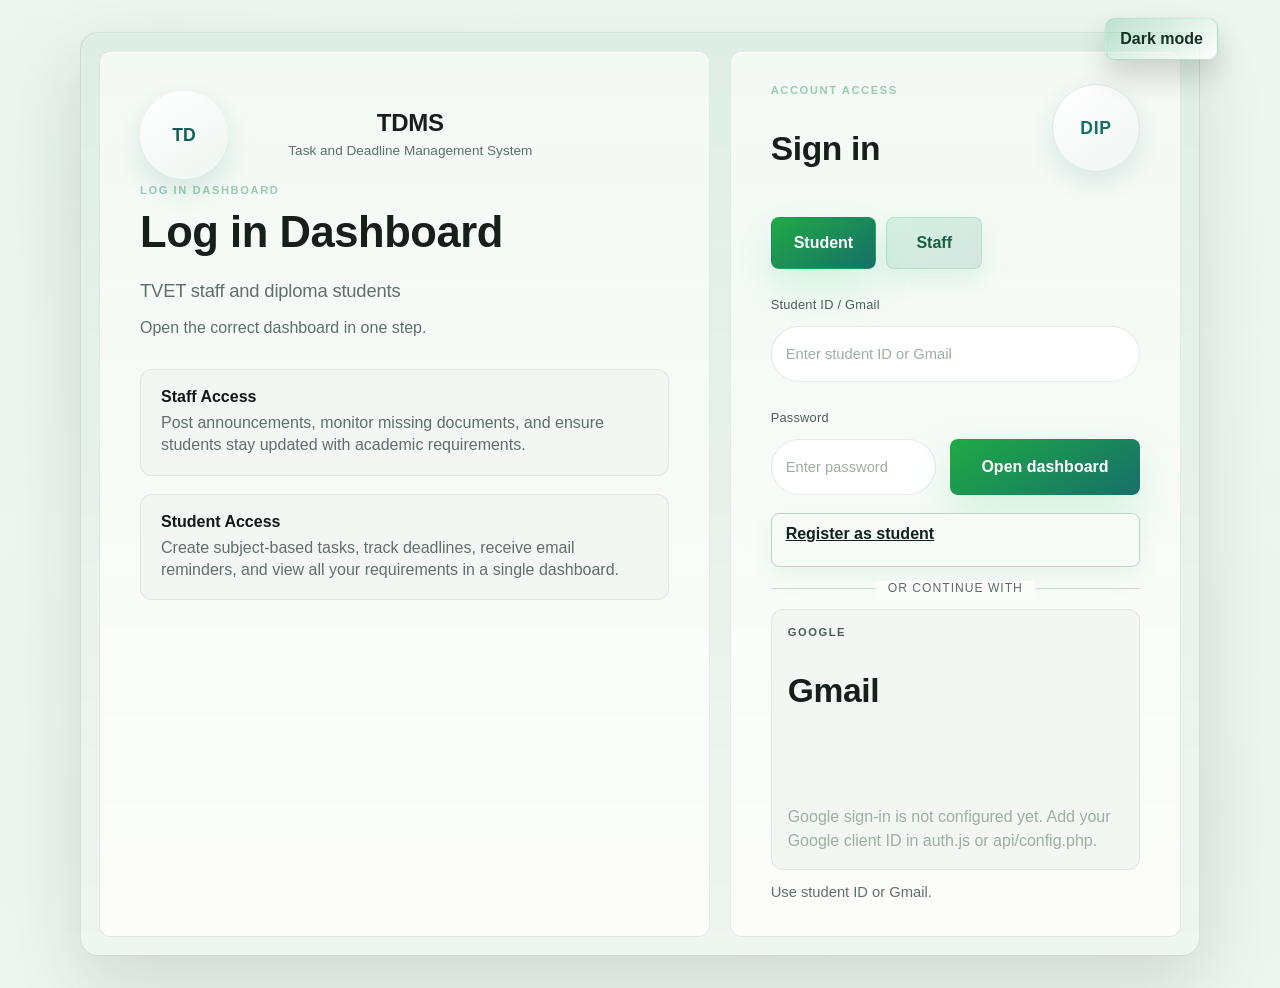
==== admin.html @ f7f060a4 "Initial TDMS project" ====
<!DOCTYPE html>
<html lang="en">
<head>
  <meta charset="UTF-8">
  <meta name="viewport" content="width=device-width, initial-scale=1.0">
  <title>TDMS Admin Dashboard</title>
  <link rel="stylesheet" href="styles.css?v=20260417b">
</head>
<body data-page="admin">
  <div class="page-shell">
    <button class="ghost-button theme-toggle dashboard-theme-floating" data-theme-toggle type="button">Dark mode</button>
    <div class="app-shell">
      <aside class="sidebar">
        <div class="brand">
          <div class="brand-mark logo-frame is-fallback" data-logo-role="tdms">
            <img alt="TDMS logo">
            <span>TD</span>
          </div>
          <div>
            <h1>TDMS</h1>
            <p>Admin reminder dashboard</p>
          </div>
        </div>

        <nav class="side-nav">
          <p class="nav-label">Menu</p>
          <button class="switch-button is-active" type="button">Admin Dashboard</button>
        </nav>

        <section class="download-card">
          <p class="nav-label">Today&apos;s Focus</p>
          <ul id="focusList" class="compact-list"></ul>
        </section>
      </aside>

      <main class="main-content">
        <header class="topbar">
          <div class="search-shell">
            <span class="search-icon">Q</span>
            <input id="taskSearch" type="search" placeholder="Search reminders">
          </div>
          <div class="topbar-actions">
            <div class="user-chip">
              <span id="currentUserRole">Staff</span>
              <strong id="currentUserName">TVET Staff Admin</strong>
            </div>
            <button class="ghost-button theme-toggle" data-theme-toggle type="button">Dark mode</button>
            <button id="logoutBtn" class="ghost-button" type="button">Logout</button>
            <button id="printReportBtn" class="primary-button" type="button">Print report</button>
          </div>
        </header>

        <section class="hero-panel">
          <div class="hero-panel-row">
            <div>
              <p class="eyebrow">Admin</p>
              <h2>Reminder center</h2>
            </div>
          </div>
        </section>

        <section class="dashboard-grid admin-grid">
          <article class="panel">
            <div class="panel-heading">
              <div>
                <p class="eyebrow">Create</p>
                <h3>Add reminder</h3>
              </div>
            </div>

            <form id="adminReminderForm" class="form-grid">
              <label class="full-width">
                Search student
                <input id="adminReminderStudentSearch" name="adminReminderStudentSearch" type="search" placeholder="Type student name or ID">
              </label>
              <label>
                Student
                <select id="adminReminderStudent" name="adminReminderStudent" required></select>
              </label>
              <label>
                Due date
                <input id="adminReminderDueDate" name="adminReminderDueDate" type="date" required>
              </label>
              <label>
                Missing requirement
                <input id="adminReminderTitle" name="adminReminderTitle" type="text" placeholder="e.g. Missing OJT form" required>
              </label>
              <label>
                Category
                <select id="adminReminderCategory" name="adminReminderCategory">
                  <option value="Missing Requirement">Missing Requirement</option>
                  <option value="Document">Document</option>
                  <option value="Assessment">Assessment</option>
                  <option value="Project">Project</option>
                </select>
              </label>
              <label class="full-width">
                Notes
                <textarea id="adminReminderNotes" name="adminReminderNotes" rows="3" placeholder="Short reminder details for the student"></textarea>
              </label>
              <button class="primary-button" type="submit">Save reminder</button>
            </form>
          </article>

          <article class="panel reminders-panel">
            <div class="panel-heading">
              <div>
                <p class="eyebrow">List</p>
                <h3>Reminders</h3>
              </div>
            </div>
            <div id="reminderList" class="reminder-list"></div>
          </article>

          <article class="panel admin-overdue-panel">
            <div class="panel-heading">
              <div>
                <p class="eyebrow">Overdue</p>
                <h3>Incomplete student tasks</h3>
              </div>
            </div>
            <p class="panel-copy">Tasks here are past the due date and have not been marked complete by the student.</p>
            <div id="adminOverdueList" class="reminder-list"></div>
          </article>

          <article class="panel">
            <div class="panel-heading">
              <div>
                <p class="eyebrow">Security</p>
                <h3>Staff Account</h3>
              </div>
            </div>

            <p id="adminSecurityNotice" class="panel-copy">Update your staff credentials here.</p>

            <form id="adminSecurityForm" class="form-grid">
              <label>
                Username
                <input id="adminSecurityUsername" type="text" placeholder="Enter username" required>
              </label>
              <label>
                Full name
                <input id="adminSecurityFullName" type="text" placeholder="Enter full name" required>
              </label>
              <label class="full-width">
                School email
                <input id="adminSecurityEmail" type="email" placeholder="name@asiancollege.edu.ph">
              </label>
              <label>
                Current password
                <input id="adminSecurityCurrentPassword" type="password" placeholder="Enter current password" required>
              </label>
              <label>
                New password
                <input id="adminSecurityNewPassword" type="password" placeholder="At least 10 characters" required>
              </label>
              <label class="full-width">
                Confirm new password
                <input id="adminSecurityConfirmPassword" type="password" placeholder="Confirm new password" required>
              </label>
              <div class="full-width action-row">
                <button id="adminSecuritySubmit" class="primary-button" type="submit">Save staff credentials</button>
              </div>
            </form>

            <p id="adminSecurityStatus" class="form-status">Use a strong staff password with letters and numbers.</p>
          </article>
        </section>
      </main>
    </div>
  </div>

  <template id="emptyStateTemplate">
    <div class="empty-state">
      <p>No records available yet.</p>
    </div>
  </template>

    <script src="auth.js?v=20260403c"></script>
    <script src="app.js?v=20260414b"></script>
  </body>
  </html>
---- styles.css ----
:root {
  --bg: #edf5f0;
  --shell: #fbfdf9;
  --panel: #ffffff;
  --panel-soft: #f3f8f3;
  --line: #d7e6dc;
  --ink: #162019;
  --muted: #6e7d73;
  --accent: #1faa45;
  --accent-dark: #176f69;
  --accent-soft: #ddf4e3;
  --accent-bright: #55d376;
  --accent-deep: #125d57;
  --glow: rgba(85, 211, 118, 0.26);
  --hero-tint: linear-gradient(135deg, rgba(31, 170, 69, 0.16), rgba(23, 111, 105, 0.1));
  --panel-tint: linear-gradient(180deg, rgba(255, 255, 255, 0.99), rgba(240, 246, 241, 0.98));
  --danger: #d05a5a;
  --warning: #d79a24;
  --glass: rgba(255, 255, 255, 0.66);
  --glass-line: rgba(255, 255, 255, 0.76);
  --login-shell: rgba(229, 244, 234, 0.18);
  --login-shell-line: rgba(196, 222, 202, 0.22);
  --login-panel: #f5fbf5;
  --login-brand: linear-gradient(180deg, #f6fdf7 0%, #ebf8ee 100%);
  --sidebar-bg: linear-gradient(180deg, #fcfffd 0%, #edf5ef 100%);
  --task-view-bg: #f3fbf5;
  --task-view-hover: #e7f5ec;
  --task-view-active: linear-gradient(135deg, rgba(85, 211, 118, 0.24), rgba(23, 111, 105, 0.14));
  --ghost-bg: linear-gradient(145deg, rgba(239, 246, 241, 0.98), rgba(229, 239, 233, 0.98));
  --ghost-danger-bg: #f9ecec;
  --ghost-danger-ink: #a63e3e;
  --field-bg: #fbfefb;
  --field-line: #d3e1d7;
  --register-bg: #eef7f0;
  --register-line: #d3e3d8;
  --login-page-bg:
    radial-gradient(circle at top left, rgba(31, 170, 69, 0.18), transparent 24%),
    radial-gradient(circle at right center, rgba(23, 111, 105, 0.1), transparent 22%),
    linear-gradient(180deg, #eef5ef 0%, #e2ebe4 100%);
  --shadow: 0 24px 60px rgba(20, 57, 51, 0.12);
  font-family: "Segoe UI", Tahoma, Geneva, Verdana, sans-serif;
}

body[data-theme="dark"] {
  --bg: #0c1410;
  --shell: #0f1917;
  --panel: #16221f;
  --panel-soft: #1d2d29;
  --line: #28433d;
  --ink: #eef9f2;
  --muted: #a5b9af;
  --accent: #45d96c;
  --accent-dark: #1c8f7f;
  --accent-soft: #14342c;
  --accent-bright: #7df0a1;
  --accent-deep: #0f5f56;
  --glow: rgba(69, 217, 108, 0.24);
  --hero-tint: linear-gradient(135deg, rgba(69, 217, 108, 0.18), rgba(28, 143, 127, 0.12));
  --panel-tint: linear-gradient(180deg, rgba(22, 34, 31, 0.98), rgba(16, 26, 23, 0.98));
  --danger: #ff7b7b;
  --warning: #f0c25e;
  --glass: rgba(11, 18, 15, 0.88);
  --glass-line: rgba(51, 95, 87, 0.78);
  --login-shell: rgba(13, 22, 18, 0.84);
  --login-shell-line: rgba(58, 104, 95, 0.32);
  --login-panel: #14201b;
  --login-brand: linear-gradient(180deg, #173227 0%, #101915 100%);
  --sidebar-bg: linear-gradient(180deg, #13211f 0%, #0d1715 100%);
  --task-view-bg: #182621;
  --task-view-hover: #1c322b;
  --task-view-active: linear-gradient(135deg, rgba(69, 217, 108, 0.22), rgba(28, 143, 127, 0.18));
  --ghost-bg: linear-gradient(145deg, rgba(27, 42, 37, 0.94), rgba(18, 31, 28, 0.94));
  --ghost-danger-bg: rgba(208, 90, 90, 0.14);
  --ghost-danger-ink: #ff9a9a;
  --field-bg: #1b2922;
  --field-line: #305047;
  --register-bg: #16231f;
  --register-line: #2f4b43;
  --login-page-bg:
    radial-gradient(circle at top left, rgba(69, 217, 108, 0.18), transparent 22%),
    radial-gradient(circle at right center, rgba(28, 143, 127, 0.14), transparent 24%),
    linear-gradient(180deg, #0b120f 0%, #08100d 100%);
  --shadow: 0 24px 60px rgba(0, 0, 0, 0.48);
}

* {
  box-sizing: border-box;
}

[hidden] {
  display: none !important;
}

body {
  margin: 0;
  background:
    radial-gradient(circle at top left, rgba(31, 170, 69, 0.14), transparent 24%),
    radial-gradient(circle at right center, rgba(23, 111, 105, 0.08), transparent 20%),
    linear-gradient(180deg, #edf5f0 0%, #e4ece6 100%);
  color: var(--ink);
  transition: background 0.32s ease, color 0.28s ease;
}

body[data-theme="dark"] {
  background:
    radial-gradient(circle at top left, rgba(69, 217, 108, 0.16), transparent 20%),
    radial-gradient(circle at right center, rgba(28, 143, 127, 0.14), transparent 18%),
    radial-gradient(circle at bottom left, rgba(20, 84, 74, 0.16), transparent 24%),
    linear-gradient(180deg, #0c1410 0%, #08100c 100%);
}

body[data-page="login"],
body[data-page="register"] {
  background: var(--login-page-bg);
}

code {
  padding: 2px 7px;
  border-radius: 999px;
  background: var(--panel-soft);
  color: var(--ink);
  font-family: Consolas, "Courier New", monospace;
  font-size: 0.85em;
}

button,
input,
select,
textarea {
  font: inherit;
}

.page-shell {
  padding: 34px;
}

.login-screen {
  min-height: 100vh;
  display: grid;
  place-items: center;
  padding: 32px;
  position: relative;
  isolation: isolate;
}

body[data-page="login"] .login-screen::before {
  content: "";
  position: absolute;
  inset: 0;
  background:
    linear-gradient(180deg, rgba(255, 255, 255, 0.18), rgba(255, 255, 255, 0.08)),
    radial-gradient(circle at center, color-mix(in srgb, var(--accent-soft) 52%, transparent), transparent 52%),
    url("assets/logos/homepage-asiancollege.png") center center / cover no-repeat;
  opacity: 0.18;
  filter: saturate(0.95) brightness(1.08);
  pointer-events: none;
  z-index: 0;
}

body[data-page="login"] .login-screen::after {
  content: "";
  position: absolute;
  inset: 0;
  background:
    linear-gradient(90deg, color-mix(in srgb, var(--bg) 84%, transparent), transparent 14%, transparent 86%, color-mix(in srgb, var(--bg) 84%, transparent)),
    linear-gradient(180deg, color-mix(in srgb, var(--bg) 88%, transparent), transparent 18%, transparent 82%, color-mix(in srgb, var(--bg) 88%, transparent));
  pointer-events: none;
  z-index: 0;
}

.login-card {
  width: min(1120px, 100%);
  position: relative;
  display: grid;
  grid-template-columns: 1.15fr 0.85fr;
  gap: 20px;
  padding: 18px;
  border-radius: 38px;
  background:
    linear-gradient(180deg, rgba(129, 210, 156, 0.06), rgba(129, 210, 156, 0)),
    #0f1913;
  border: 1px solid rgba(116, 171, 128, 0.18);
  box-shadow: 0 28px 70px rgba(0, 0, 0, 0.34);
  z-index: 1;
}

.login-brand-panel,
.login-form-panel {
  border-radius: 34px;
  border: 1px solid rgba(118, 164, 129, 0.14);
  background:
    linear-gradient(180deg, rgba(126, 198, 150, 0.05), rgba(126, 198, 150, 0)),
    #142019;
  box-shadow: inset 0 1px 0 rgba(255, 255, 255, 0.03);
}

.login-brand-panel {
  padding: 34px 40px;
}

.login-brand-panel h2 {
  margin: 14px 0 10px;
  font-family: Georgia, "Times New Roman", serif;
  font-size: clamp(2rem, 3.4vw, 3rem);
  line-height: 1.05;
}

.login-form-panel {
  padding: 32px 40px;
}

.login-form {
  grid-template-columns: 1fr;
}

.login-form-row {
  display: grid;
  gap: 14px;
  align-items: end;
}

.login-form-row + .login-form-row {
  margin-top: 14px;
}

.login-form-row-role,
.login-form-row-identifier {
  grid-template-columns: 1fr;
}

.login-form-row-bottom {
  grid-template-columns: minmax(0, 1fr) 190px;
}

.login-form-cell {
  min-width: 0;
}

.login-field-label {
  display: inline-block;
  margin-bottom: 6px;
  color: inherit;
  font-size: 0.8rem;
  letter-spacing: 0.02em;
}

.role-switch {
  display: inline-flex;
  gap: 10px;
  width: auto;
  flex-wrap: nowrap;
  align-items: center;
}

.role-switch-button {
  width: auto;
  min-width: 96px;
  min-height: 52px;
  padding: 0 22px;
  border-radius: 999px;
  border: 1px solid rgba(118, 164, 129, 0.18);
  background: rgba(255, 255, 255, 0.04);
  color: #d7e2db;
  font: inherit;
  font-weight: 700;
  cursor: pointer;
  transition:
    background 0.28s ease,
    color 0.24s ease,
    border-color 0.24s ease,
    box-shadow 0.28s ease,
    transform 0.24s ease;
}

.role-switch-button:hover {
  transform: translateY(-1px);
}

.role-switch-button.is-active {
  background: linear-gradient(145deg, rgba(95, 224, 154, 0.26), rgba(44, 184, 117, 0.92));
  color: #f6fff8;
  border-color: rgba(140, 236, 174, 0.3);
  box-shadow: 0 16px 30px rgba(52, 190, 121, 0.2);
}

.login-panel-top {
  display: flex;
  align-items: center;
  justify-content: space-between;
  gap: 16px;
}

.login-panel-top-right {
  align-items: flex-start;
  margin-bottom: 16px;
}

.panel-emblem-stack {
  display: flex;
  gap: 12px;
}

.panel-emblem {
  width: 88px;
  height: 88px;
  border-radius: 999px;
  display: grid;
  place-items: center;
  flex-shrink: 0;
  background: linear-gradient(145deg, #ffffff 0%, #f0f5f2 100%);
  color: var(--accent-dark);
  border: 1px solid color-mix(in srgb, var(--accent-dark) 16%, #ffffff);
  font-weight: 800;
  font-size: 1.1rem;
  letter-spacing: 0.04em;
  box-shadow: 0 10px 24px color-mix(in srgb, var(--accent-dark) 12%, transparent);
}

.logo-frame {
  position: relative;
  overflow: hidden;
}

.logo-frame img {
  width: 100%;
  height: 100%;
  object-fit: cover;
  display: none;
}

.logo-frame span {
  display: none;
}

.logo-frame.is-fallback {
  place-items: center;
}

.logo-frame.is-fallback span {
  display: inline-block;
}

.logo-frame.has-logo img {
  display: block;
}

.logo-frame.has-logo span {
  display: none;
}

.panel-emblem-ac img {
  object-fit: contain;
  padding: 10px;
  background: #ffffff;
}

.panel-emblem-diploma img {
  object-fit: contain;
  padding: 8px;
  background: #ffffff;
}

.login-help {
  margin: 12px 0 0;
  color: #9fb0a5;
  line-height: 1.45;
  font-size: 0.92rem;
}

.login-info-list {
  display: grid;
  gap: 18px;
  margin-top: 28px;
}

.app-shell {
  max-width: 1380px;
  margin: 0 auto;
  display: grid;
  grid-template-columns: 260px 1fr;
  gap: 18px;
  background:
    linear-gradient(180deg, color-mix(in srgb, var(--accent-dark) 5%, var(--glass)), var(--glass));
  border: 1px solid color-mix(in srgb, var(--accent-dark) 24%, var(--glass-line));
  border-radius: 28px;
  box-shadow: var(--shadow);
  padding: 18px;
  min-height: calc(100vh - 68px);
  backdrop-filter: blur(10px);
}

.sidebar {
  display: flex;
  flex-direction: column;
  gap: 14px;
  background: var(--sidebar-bg);
  border: 1px solid color-mix(in srgb, var(--accent-dark) 18%, var(--line));
  border-radius: 24px;
  padding: 18px;
  box-shadow: inset 0 1px 0 color-mix(in srgb, var(--accent-soft) 16%, transparent);
}

.brand {
  display: flex;
  align-items: center;
  gap: 12px;
  padding: 0;
  min-height: 98px;
}

body[data-page="login"] .login-brand-panel .brand {
  flex: 1;
  display: grid;
  grid-template-columns: 88px minmax(0, 1fr);
  align-items: center;
  justify-content: stretch;
  margin-right: 0;
  width: 100%;
}

body[data-page="login"] .login-brand-panel .brand > div:last-child {
  width: 100%;
  padding-right: 88px;
  text-align: center;
}

.sidebar .brand {
  align-items: center;
}

.sidebar .brand-mark {
  width: 58px;
  height: 58px;
  font-size: 1rem;
}

.brand-mark {
  width: 98px;
  height: 98px;
  border-radius: 999px;
  display: grid;
  place-items: center;
  background: linear-gradient(145deg, #ffffff 0%, #eef5f1 100%);
  color: var(--accent-deep);
  font-weight: 800;
  font-size: 1.8rem;
  box-shadow: 0 12px 26px color-mix(in srgb, var(--accent-dark) 14%, transparent);
}

body[data-page="login"] .brand-mark img {
  object-fit: contain;
  object-position: center;
  padding: 8px;
  background: #ffffff;
}

body[data-page="login"] .brand-mark {
  width: 88px;
  height: 88px;
  font-size: 1.1rem;
}

.brand h1,
.hero-panel h2,
.panel h3 {
  margin: 0;
  font-family: Georgia, "Times New Roman", serif;
}

.brand p {
  margin: 4px 0 0;
  color: var(--muted);
  font-size: 0.85rem;
  line-height: 1.4;
}

.nav-label,
.eyebrow {
  margin: 0 0 10px;
  color: var(--muted);
  text-transform: uppercase;
  letter-spacing: 0.14em;
  font-size: 0.7rem;
  font-weight: 700;
}

.side-nav,
.side-panel,
.download-card,
.task-view-menu {
  background: var(--panel);
  border: 1px solid var(--line);
  border-radius: 22px;
  padding: 16px;
}

.task-view-menu[hidden] {
  display: none;
}

.task-view-menu {
  display: grid;
  gap: 10px;
}

.task-view-strip {
  display: none;
  gap: 10px;
}

.task-view-button {
  display: flex;
  align-items: center;
  gap: 12px;
  width: 100%;
  padding: 12px 14px;
  border: 1px solid rgba(0, 0, 0, 0.02);
  border-radius: 18px;
  background: var(--task-view-bg);
  color: var(--text);
  text-align: left;
  cursor: pointer;
  transition: transform 0.18s ease, background 0.18s ease, border-color 0.18s ease, color 0.18s ease;
}

.task-view-button:hover {
  transform: translateY(-1px);
  background: var(--task-view-hover);
  border-color: var(--line);
}

.task-view-button.is-active {
  background: var(--task-view-active);
  border-color: color-mix(in srgb, var(--accent) 26%, transparent);
  color: var(--accent-dark);
  box-shadow: 0 12px 22px color-mix(in srgb, var(--accent) 18%, transparent);
}

.task-view-icon {
  display: inline-grid;
  place-items: center;
  width: 36px;
  height: 36px;
  border-radius: 12px;
  background: #eef3ee;
  color: var(--accent);
  flex-shrink: 0;
}

.task-view-button.is-active .task-view-icon {
  background: rgba(47, 127, 78, 0.12);
}

.task-view-icon svg {
  width: 18px;
  height: 18px;
}

body[data-theme="dark"] .task-view-icon {
  background: rgba(103, 193, 137, 0.14);
}

.switch-button,
.ghost-button,
.primary-button,
.status-button,
.icon-button {
  border: 0;
  border-radius: 999px;
  cursor: pointer;
  transition:
    transform 0.22s ease,
    background 0.28s ease,
    color 0.28s ease,
    box-shadow 0.28s ease,
    border-color 0.28s ease,
    opacity 0.28s ease;
}

.switch-button:hover,
.ghost-button:hover,
.primary-button:hover,
.status-button:hover,
.icon-button:hover {
  transform: translateY(-1px);
}

.switch-button {
  width: 100%;
  text-align: left;
  padding: 12px 14px;
  background: transparent;
  color: var(--ink);
  font-weight: 600;
}

.switch-button.is-active {
  background: var(--accent-soft);
  color: var(--accent-dark);
}

.switch-button:disabled {
  opacity: 0.55;
  cursor: not-allowed;
}

.quick-actions {
  display: grid;
  gap: 10px;
}

.ghost-button {
  padding: 11px 14px;
  background: var(--ghost-bg);
  color: var(--ink);
  border: 1px solid color-mix(in srgb, var(--accent) 14%, var(--line));
  box-shadow: 0 10px 24px color-mix(in srgb, var(--accent) 8%, transparent);
}

.ghost-button.danger {
  color: var(--ghost-danger-ink);
  background: var(--ghost-danger-bg);
}

.theme-toggle {
  display: inline-flex;
  align-items: center;
  justify-content: center;
  min-width: 112px;
  font-weight: 700;
  background:
    linear-gradient(145deg, color-mix(in srgb, var(--accent) 18%, #ffffff), color-mix(in srgb, var(--accent-dark) 10%, var(--panel-soft)));
  color: var(--ink);
  border: 1px solid color-mix(in srgb, var(--accent-dark) 24%, var(--line));
  box-shadow: 0 14px 28px color-mix(in srgb, var(--accent-dark) 16%, transparent);
}

.theme-toggle:hover {
  box-shadow: 0 18px 32px color-mix(in srgb, var(--accent) 24%, transparent);
}

.theme-toggle-floating {
  position: absolute;
  top: 22px;
  right: 26px;
  z-index: 3;
}

.dashboard-theme-floating {
  position: fixed;
  top: 18px;
  right: 18px;
  z-index: 30;
  box-shadow: var(--shadow);
}

.sidebar,
.topbar,
.panel,
.hero-panel,
.stat-card,
.top-tabs,
.task-view-button,
.switch-button,
.search-shell,
.user-chip,
.calendar-cell,
.subject-card,
.reminder-card,
.profile-card,
.login-card,
.login-brand-panel,
.login-form-panel,
.mini-action-item,
.google-panel,
.wide-button,
.register-panel,
input,
select,
textarea {
  transition:
    background 0.32s ease,
    color 0.28s ease,
    border-color 0.28s ease,
    box-shadow 0.32s ease,
    transform 0.22s ease;
}

body[data-page="admin"] .dashboard-theme-floating,
body[data-page="student"] .dashboard-theme-floating {
  display: inline-flex;
}

.download-card {
  margin-top: auto;
  background:
    linear-gradient(145deg, #0f1f16 0%, #173a29 55%, #1f7a4d 100%);
  color: #eef7f1;
}

.compact-list {
  margin: 0;
  padding-left: 18px;
}

.compact-list li {
  line-height: 1.5;
}

.compact-list li + li {
  margin-top: 8px;
}

.main-content {
  display: flex;
  flex-direction: column;
  gap: 18px;
}

.dashboard-view.hidden,
.hidden {
  display: none;
}

.topbar {
  display: flex;
  justify-content: space-between;
  align-items: center;
  gap: 16px;
  padding: 14px 18px;
  border-radius: 24px;
  background: var(--shell);
  border: 1px solid var(--line);
}

.search-shell {
  flex: 1;
  display: flex;
  align-items: center;
  gap: 10px;
  min-height: 52px;
  padding: 0 16px;
  border-radius: 16px;
  background: color-mix(in srgb, var(--panel) 94%, var(--accent-soft));
  border: 1px solid color-mix(in srgb, var(--accent-dark) 16%, var(--line));
}

.search-shell input,
.search-shell select {
  border: 0;
  padding: 0;
  background: transparent;
  outline: none;
}

.search-icon {
  color: var(--muted);
  font-weight: 700;
}

.topbar-actions {
  display: flex;
  gap: 10px;
  align-items: center;
}

.user-chip {
  display: grid;
  gap: 2px;
  padding: 10px 14px;
  border-radius: 16px;
  background: color-mix(in srgb, var(--panel) 94%, var(--accent-soft));
  border: 1px solid color-mix(in srgb, var(--accent-dark) 16%, var(--line));
  min-width: 150px;
}

.user-chip span {
  color: var(--muted);
  font-size: 0.76rem;
  text-transform: uppercase;
  letter-spacing: 0.1em;
}

.user-chip strong {
  font-size: 0.92rem;
}

.hero-panel,
.panel,
.stat-card {
  background: var(--panel-tint);
  border: 1px solid color-mix(in srgb, var(--accent-dark) 16%, var(--line));
  border-radius: 24px;
  box-shadow: var(--shadow);
}

.hero-panel {
  padding: 22px 24px;
  background-image:
    radial-gradient(circle at top right, color-mix(in srgb, var(--accent-soft) 62%, transparent), transparent 36%),
    var(--hero-tint);
}

.hero-panel-row {
  display: flex;
  align-items: center;
  justify-content: space-between;
  gap: 18px;
}

.hero-badges {
  display: flex;
  align-items: center;
  gap: 12px;
}

.hero-badge {
  width: 64px;
  height: 64px;
  border-radius: 999px;
  display: grid;
  place-items: center;
  background: linear-gradient(145deg, #ffffff 0%, #eef5f1 100%);
  color: var(--accent-dark);
  border: 1px solid color-mix(in srgb, var(--accent-dark) 16%, #ffffff);
  box-shadow: 0 10px 24px color-mix(in srgb, var(--accent-dark) 12%, transparent);
}

.hero-copy {
  margin: 10px 0 0;
  max-width: 70ch;
  color: var(--muted);
  line-height: 1.6;
}

.top-tabs {
  display: flex;
  flex-wrap: wrap;
  gap: 10px;
  padding: 12px;
  border-radius: 24px;
  background: color-mix(in srgb, var(--shell) 94%, var(--accent-soft));
  border: 1px solid color-mix(in srgb, var(--accent-dark) 16%, var(--line));
  box-shadow:
    inset 0 1px 0 rgba(255, 255, 255, 0.25),
    0 10px 24px color-mix(in srgb, var(--accent-dark) 6%, transparent);
}

.top-tab {
  border: 0;
  border-radius: 999px;
  padding: 12px 18px;
  background: transparent;
  color: var(--muted);
  cursor: pointer;
  font-weight: 700;
  transition: background 0.18s ease, color 0.18s ease, transform 0.18s ease;
}

.top-tab:hover {
  transform: translateY(-1px);
  background: color-mix(in srgb, var(--panel) 92%, var(--accent-soft));
  color: var(--ink);
  box-shadow: 0 8px 18px color-mix(in srgb, var(--accent) 10%, transparent);
}

.top-tab.is-active {
  background: linear-gradient(145deg, var(--accent), var(--accent-dark));
  color: #f7fff9;
  box-shadow:
    0 12px 22px color-mix(in srgb, var(--accent) 28%, transparent),
    0 0 0 1px color-mix(in srgb, var(--accent-bright) 22%, transparent);
}

.student-tab-panels {
  display: grid;
  gap: 16px;
}

.student-tab-panel {
  display: none;
  gap: 16px;
}

.student-tab-panel.is-active {
  display: grid;
  animation: tdmsFadeSlide 0.28s ease;
}

.task-view-panels {
  display: grid;
}

.task-view-panel {
  display: none;
}

.task-view-panel.is-active {
  display: grid;
  animation: tdmsFadeSlide 0.24s ease;
}

@keyframes tdmsFadeSlide {
  from {
    opacity: 0;
    transform: translateY(8px);
  }

  to {
    opacity: 1;
    transform: translateY(0);
  }
}

.task-view-stack {
  display: grid;
  gap: 16px;
}

.task-focus-list {
  list-style: none;
  padding-left: 0;
}

.task-focus-list li {
  padding: 12px 14px;
  border-radius: 16px;
  background: color-mix(in srgb, var(--panel-soft) 92%, var(--accent-soft));
  border: 1px solid color-mix(in srgb, var(--accent-dark) 12%, var(--line));
}

.task-priority-layout {
  display: grid;
  grid-template-columns: 0.95fr 1.35fr;
  gap: 16px;
}

.task-entry-panel {
  align-self: start;
}

.primary-button {
  padding: 12px 18px;
  background: linear-gradient(145deg, var(--accent), var(--accent-dark));
  color: #f6fff9;
  font-weight: 700;
  box-shadow:
    0 16px 28px color-mix(in srgb, var(--accent-dark) 20%, transparent),
    0 0 0 1px color-mix(in srgb, var(--accent-bright) 16%, transparent);
}

.primary-button:hover {
  background: linear-gradient(145deg, var(--accent-bright), var(--accent-dark));
  box-shadow:
    0 18px 30px color-mix(in srgb, var(--accent) 34%, transparent),
    0 0 24px color-mix(in srgb, var(--accent-bright) 18%, transparent);
}

.stats-grid {
  display: grid;
  grid-template-columns: repeat(4, minmax(0, 1fr));
  gap: 16px;
}

.stat-card {
  padding: 18px 20px;
}

.stat-card span,
.stat-card small {
  display: block;
}

.stat-card span {
  color: var(--muted);
  font-size: 0.9rem;
}

.stat-card strong {
  display: block;
  margin: 8px 0 4px;
  font-size: 2.4rem;
  line-height: 1;
}

.stat-card small {
  color: #96a095;
}

.stat-card-featured {
  background: linear-gradient(145deg, var(--accent) 0%, var(--accent-dark) 100%);
  color: #effbf4;
  box-shadow:
    0 18px 36px color-mix(in srgb, var(--accent) 28%, transparent),
    0 0 32px color-mix(in srgb, var(--accent-bright) 18%, transparent);
}

.stat-card-featured span,
.stat-card-featured small,
.stat-card-featured strong {
  color: inherit;
}

.dashboard-grid {
  display: grid;
  grid-template-columns: 1.15fr 1.4fr 0.95fr;
  gap: 16px;
  margin-top: 16px;
}

.student-dashboard-grid {
  margin-top: 0;
}

.admin-grid {
  grid-template-columns: 1fr 1.15fr 0.95fr;
}

.admin-overdue-panel {
  grid-column: 1 / span 2;
}

.staff-reminder-only {
  grid-template-columns: 1fr;
}

.staff-reminder-only > :not(.reminders-panel) {
  display: none;
}

.content-grid {
  display: grid;
  grid-template-columns: 1fr 1.25fr;
  gap: 16px;
  margin-top: 16px;
}

.student-shell .panel + .panel {
  margin-top: 0;
}

.panel {
  padding: 18px;
}

.panel-heading {
  display: flex;
  justify-content: space-between;
  align-items: start;
  margin-bottom: 14px;
}

.panel-copy {
  margin: 14px 0 0;
  color: var(--muted);
  line-height: 1.6;
}

.analytics-bars {
  display: grid;
  grid-template-columns: repeat(7, 1fr);
  align-items: end;
  gap: 10px;
  min-height: 140px;
}

.bar {
  display: block;
  border-radius: 999px;
  min-height: 78px;
  background: repeating-linear-gradient(
    -45deg,
    #d4dbd2,
    #d4dbd2 4px,
    transparent 4px,
    transparent 8px
  );
}

.bar.strong {
  min-height: 122px;
  background: #2f875a;
}

.bar.accent {
  min-height: 96px;
  background: #76c89c;
}

.bar.dark {
  min-height: 132px;
  background: #195a39;
}

.bar.light {
  min-height: 86px;
  background: #cfe7d8;
}

.mini-action-list {
  display: grid;
  gap: 12px;
}

.mini-action-item {
  padding: 18px 20px;
  border-radius: 22px;
  background: rgba(255, 255, 255, 0.05);
  border: 1px solid rgba(118, 164, 129, 0.14);
}

.mini-action-item strong,
.mini-action-item span {
  display: block;
}

.mini-action-item span {
  margin-top: 6px;
  color: #c6d4cb;
  line-height: 1.4;
}

.hero-copy-strong {
  margin: 20px 0 10px;
  color: #f4fbf6;
  font-family: Georgia, "Times New Roman", serif;
  font-style: italic;
  font-size: 1.15rem;
}

body[data-page="login"] .hero-copy {
  max-width: 440px;
  color: #c5d5cb;
}

body[data-page="login"] .panel-heading {
  margin-bottom: 0;
  min-height: 88px;
  display: flex;
  align-items: center;
}

body[data-page="login"] .eyebrow {
  color: #9cccb0;
}

body[data-page="login"] .panel-heading h3 {
  font-size: 2.1rem;
  color: #f8fdf9;
}

body[data-page="login"] .login-form label {
  gap: 8px;
  color: #d7e2db;
}

body[data-page="login"] .login-form-row {
  grid-template-columns: 1fr;
}

body[data-page="login"] .login-form input,
body[data-page="login"] .login-form select {
  min-height: 56px;
  border-radius: 999px;
  background: rgba(255, 255, 255, 0.05);
  border-color: rgba(118, 164, 129, 0.18);
  color: #f5fcf7;
}

body[data-page="login"] .login-form .primary-button {
  width: 100%;
  min-height: 56px;
  box-shadow: 0 18px 40px rgba(78, 210, 133, 0.22);
}

body[data-page="login"] .login-form-cell-submit {
  display: flex;
  align-self: end;
}

body[data-page="login"] .login-form-cell-role .role-switch {
  margin-bottom: 0;
}

body[data-page="login"] .login-form-cell-role {
  display: flex;
  justify-content: flex-start;
  padding-left: 0;
}

body[data-page="login"] .login-form-row-bottom {
  grid-template-columns: minmax(0, 1fr) 190px;
}

body[data-page="login"] .secondary-access {
  margin-top: 18px;
}

body[data-page="login"] .google-panel {
  background: rgba(255, 255, 255, 0.04);
  border-color: rgba(118, 164, 129, 0.12);
}

body[data-page="login"] .wide-button {
  min-height: 54px;
  background: rgba(255, 255, 255, 0.06);
  border-color: rgba(118, 164, 129, 0.12);
  color: #f0f8f3;
}

body[data-page="login"] .theme-toggle-floating {
  top: 18px;
  right: max(32px, calc((100vw - min(1120px, 100%)) / 2 - 18px));
  background: linear-gradient(145deg, rgba(123, 224, 164, 0.3), rgba(255, 255, 255, 0.1));
  color: #f5fff7;
  border-color: rgba(151, 235, 182, 0.28);
  box-shadow:
    0 16px 30px rgba(0, 0, 0, 0.16),
    0 0 0 1px rgba(151, 235, 182, 0.12);
}

@media (max-width: 780px) {
  body[data-page="login"] .theme-toggle-floating {
    top: 12px;
    right: 12px;
  }
}

body[data-page="login"] .login-form input::placeholder,
body[data-page="login"] .login-form select:invalid,
body[data-page="login"] .login-status,
body[data-page="login"] .google-login-mount + .login-status {
  color: #9daf9f;
}

body[data-page="login"] .login-divider {
  color: #89a394;
}

body[data-page="login"] .login-divider::before {
  background: rgba(118, 164, 129, 0.18);
}

body[data-page="login"] .login-divider span {
  background: #142019;
}

body[data-page="login"] .brand h1,
body[data-page="login"] .login-brand-panel h2 {
  color: #f8fdf9;
}

body[data-page="login"] .brand p {
  color: #b9cbbf;
}

body[data-page="login"] code {
  background: rgba(223, 242, 229, 0.08);
  color: #f6fcf8;
}

body[data-theme="light"][data-page="login"] .login-screen {
  background:
    radial-gradient(circle at top left, rgba(56, 168, 94, 0.14), transparent 34%),
    radial-gradient(circle at bottom right, rgba(110, 199, 146, 0.1), transparent 36%),
    linear-gradient(180deg, #f2f7f3 0%, #e8efe9 100%);
}

body[data-theme="light"][data-page="login"] .login-card {
  background:
    linear-gradient(180deg, rgba(31, 157, 99, 0.08), rgba(31, 157, 99, 0)),
    #eff5f0;
  border-color: rgba(44, 88, 58, 0.12);
  box-shadow: 0 30px 70px rgba(24, 44, 31, 0.12);
}

body[data-theme="light"][data-page="login"] .login-brand-panel,
body[data-theme="light"][data-page="login"] .login-form-panel {
  background:
    linear-gradient(180deg, rgba(31, 157, 99, 0.04), rgba(31, 157, 99, 0)),
    #fcfdfb;
  border-color: rgba(44, 88, 58, 0.1);
  box-shadow: inset 0 1px 0 rgba(255, 255, 255, 0.82);
}

body[data-theme="light"][data-page="login"] .brand h1,
body[data-theme="light"][data-page="login"] .login-brand-panel h2,
body[data-theme="light"][data-page="login"] .panel-heading h3,
body[data-theme="light"][data-page="login"] .hero-copy-strong {
  color: #162019;
}

body[data-theme="light"][data-page="login"] .brand p,
body[data-theme="light"][data-page="login"] .hero-copy,
body[data-theme="light"][data-page="login"] .login-help,
body[data-theme="light"][data-page="login"] .mini-action-item span {
  color: #607066;
}

body[data-theme="light"][data-page="login"] .mini-action-item,
body[data-theme="light"][data-page="login"] .google-panel,
body[data-theme="light"][data-page="login"] .wide-button {
  background: rgba(242, 247, 243, 0.9);
  border-color: rgba(77, 115, 87, 0.12);
}

body[data-theme="light"][data-page="login"] .login-form label {
  color: #2b3a31;
}

body[data-theme="light"][data-page="login"] .login-form input,
body[data-theme="light"][data-page="login"] .login-form select {
  background: #ffffff;
  color: #172119;
  border-color: rgba(44, 88, 58, 0.12);
}

body[data-theme="light"][data-page="login"] .role-switch-button {
  background: linear-gradient(145deg, rgba(49, 193, 117, 0.16), rgba(23, 111, 105, 0.14));
  color: #176040;
  border-color: rgba(49, 193, 117, 0.22);
  box-shadow: 0 12px 24px rgba(49, 193, 117, 0.12);
}

body[data-theme="light"][data-page="login"] .role-switch-button.is-active {
  background: linear-gradient(145deg, var(--accent), var(--accent-dark));
  color: #ffffff;
  border-color: rgba(49, 193, 117, 0.18);
  box-shadow: 0 18px 40px rgba(78, 210, 133, 0.22);
}

@media (max-width: 780px) {
  .login-form-row,
  body[data-page="login"] .login-form-row {
    grid-template-columns: 1fr;
  }

  body[data-page="login"] .login-form .primary-button {
    min-height: 64px;
  }
}

body[data-theme="light"][data-page="login"] .login-divider span {
  background: #fcfdfb;
}

body[data-theme="light"][data-page="login"] .theme-toggle-floating {
  background: linear-gradient(145deg, rgba(33, 168, 104, 0.22), rgba(255, 255, 255, 0.9));
  color: #163021;
  border-color: rgba(33, 168, 104, 0.18);
}

body[data-theme="light"][data-page="register"] .login-screen {
  background:
    radial-gradient(circle at top left, rgba(56, 168, 94, 0.14), transparent 34%),
    radial-gradient(circle at bottom right, rgba(110, 199, 146, 0.1), transparent 36%),
    linear-gradient(180deg, #f2f7f3 0%, #e8efe9 100%);
}

body[data-theme="light"][data-page="register"] .login-card {
  background:
    linear-gradient(180deg, rgba(31, 157, 99, 0.08), rgba(31, 157, 99, 0)),
    #eff5f0;
  border-color: rgba(44, 88, 58, 0.12);
  box-shadow: 0 30px 70px rgba(24, 44, 31, 0.12);
}

body[data-theme="light"][data-page="register"] .login-brand-panel,
body[data-theme="light"][data-page="register"] .login-form-panel {
  background:
    linear-gradient(180deg, rgba(31, 157, 99, 0.04), rgba(31, 157, 99, 0)),
    #fcfdfb;
  border-color: rgba(44, 88, 58, 0.1);
  box-shadow: inset 0 1px 0 rgba(255, 255, 255, 0.82);
}

body[data-theme="light"][data-page="register"] .brand h1,
body[data-theme="light"][data-page="register"] .login-brand-panel h2,
body[data-theme="light"][data-page="register"] .panel-heading h3 {
  color: #162019;
}

body[data-theme="light"][data-page="register"] .brand p,
body[data-theme="light"][data-page="register"] .hero-copy,
body[data-theme="light"][data-page="register"] .login-status,
body[data-theme="light"][data-page="register"] .mini-action-item span {
  color: #607066;
}

body[data-theme="light"][data-page="register"] .eyebrow {
  color: #24784f;
}

body[data-theme="light"][data-page="register"] .mini-action-item,
body[data-theme="light"][data-page="register"] .register-panel,
body[data-theme="light"][data-page="register"] .google-panel {
  background: rgba(242, 247, 243, 0.92);
  border-color: rgba(77, 115, 87, 0.12);
}

body[data-theme="light"][data-page="register"] .register-panel {
  box-shadow: 0 18px 40px rgba(24, 44, 31, 0.08);
}

body[data-theme="light"][data-page="register"] .form-grid label {
  color: #607066;
}

body[data-theme="light"][data-page="register"] input {
  background: #ffffff;
  color: #172119;
  border-color: rgba(44, 88, 58, 0.12);
}

body[data-theme="light"][data-page="register"] input::placeholder {
  color: #7e8e84;
}

body[data-theme="light"][data-page="register"] .ghost-button {
  background: rgba(255, 255, 255, 0.92);
  color: #173223;
  border-color: rgba(33, 168, 104, 0.16);
}

body[data-theme="light"][data-page="register"] .login-divider::before {
  background: rgba(77, 115, 87, 0.16);
}

body[data-theme="light"][data-page="register"] .login-divider span {
  background: #fcfdfb;
}

body[data-theme="light"][data-page="register"] .theme-toggle-floating {
  background: linear-gradient(145deg, rgba(33, 168, 104, 0.22), rgba(255, 255, 255, 0.9));
  color: #163021;
  border-color: rgba(33, 168, 104, 0.18);
}

body[data-theme="dark"] .login-card {
  background:
    linear-gradient(180deg, rgba(129, 210, 156, 0.06), rgba(129, 210, 156, 0)),
    #0f1913;
  box-shadow: 0 28px 80px rgba(0, 0, 0, 0.42);
}

body[data-theme="dark"] .login-brand-panel,
body[data-theme="dark"] .login-form-panel {
  background:
    linear-gradient(180deg, rgba(126, 198, 150, 0.05), rgba(126, 198, 150, 0)),
    #142019;
  box-shadow: inset 0 1px 0 rgba(255, 255, 255, 0.04);
}

body[data-theme="dark"] .panel-emblem,
body[data-theme="dark"] .brand-mark,
body[data-theme="dark"] .hero-badge {
  background: linear-gradient(145deg, #ebf8ef 0%, #d8efdf 100%);
}

body[data-theme="dark"] .theme-toggle,
body[data-theme="dark"] .dashboard-theme-floating {
  background:
    linear-gradient(145deg, rgba(95, 224, 154, 0.22), rgba(23, 37, 30, 0.94));
  color: #effaf3;
  border-color: rgba(95, 224, 154, 0.22);
  box-shadow:
    0 18px 34px rgba(0, 0, 0, 0.28),
    0 0 24px rgba(95, 224, 154, 0.12);
}

body[data-theme="light"] .theme-toggle,
body[data-theme="light"] .dashboard-theme-floating {
  background:
    linear-gradient(145deg, rgba(123, 224, 164, 0.24), rgba(255, 255, 255, 0.94));
  color: #173223;
  border-color: rgba(33, 168, 104, 0.14);
}

@media (max-width: 780px) {
  .hero-panel-row {
    flex-direction: column;
    align-items: flex-start;
  }
}

body[data-theme="dark"] .login-brand-panel .mini-action-item,
body[data-theme="dark"] .register-page-panel .mini-action-item {
  background: rgba(238, 245, 240, 0.08);
  border-color: rgba(122, 154, 136, 0.22);
}

body[data-theme="dark"] .login-brand-panel .mini-action-item strong,
body[data-theme="dark"] .register-page-panel .mini-action-item strong {
  color: #f3faf5;
}

body[data-theme="dark"] .login-brand-panel .mini-action-item span,
body[data-theme="dark"] .register-page-panel .mini-action-item span {
  color: #c4d2c9;
}

body[data-theme="dark"] .login-brand-panel code,
body[data-theme="dark"] .register-page-panel code {
  background: rgba(238, 245, 240, 0.1);
  color: #f3faf5;
}

.form-grid {
  display: grid;
  grid-template-columns: repeat(2, minmax(0, 1fr));
  gap: 14px;
  margin-bottom: 16px;
}

.form-grid label,
.table-tools label {
  display: grid;
  gap: 6px;
  color: var(--muted);
  font-size: 0.92rem;
}

.full-width {
  grid-column: 1 / -1;
}

input,
select,
textarea {
  width: 100%;
  border: 1px solid var(--field-line);
  border-radius: 16px;
  background: var(--field-bg);
  padding: 13px 14px;
  color: var(--ink);
}

input:focus,
select:focus,
textarea:focus {
  outline: 2px solid rgba(31, 122, 77, 0.18);
  border-color: rgba(31, 122, 77, 0.42);
}

.table-tools {
  display: grid;
  gap: 14px;
  margin-bottom: 14px;
}

.split-tools {
  grid-template-columns: 1fr 220px;
}

.table-wrap {
  overflow-x: auto;
}

table {
  width: 100%;
  border-collapse: collapse;
}

th,
td {
  padding: 14px 10px;
  border-bottom: 1px solid var(--line);
  text-align: left;
  vertical-align: top;
}

th {
  color: var(--muted);
  text-transform: uppercase;
  letter-spacing: 0.08em;
  font-size: 0.78rem;
}

.tag {
  display: inline-flex;
  align-items: center;
  padding: 7px 11px;
  border-radius: 999px;
  font-size: 0.78rem;
  font-weight: 700;
}

.tag.pending {
  background: #fff3dc;
  color: #9f7516;
}

.tag.completed {
  background: #e3f6ea;
  color: #21734a;
}

.tag.overdue {
  background: #fce6e6;
  color: #b24747;
}

.action-row {
  display: flex;
  flex-wrap: wrap;
  gap: 8px;
}

.status-button,
.icon-button {
  padding: 10px 13px;
  background: var(--panel-soft);
  color: var(--ink);
}

.reminder-list {
  display: grid;
  gap: 12px;
}

.calendar-layout {
  display: grid;
  grid-template-columns: 1.45fr 0.95fr;
  gap: 16px;
}

.calendar-board,
.calendar-agenda {
  display: grid;
  gap: 12px;
}

.calendar-weekdays {
  display: grid;
  grid-template-columns: repeat(7, minmax(0, 1fr));
  gap: 10px;
  color: var(--muted);
  font-size: 0.78rem;
  font-weight: 700;
  letter-spacing: 0.08em;
  text-transform: uppercase;
}

.calendar-grid {
  display: grid;
  grid-template-columns: repeat(7, minmax(0, 1fr));
  gap: 10px;
}

.calendar-cell {
  min-height: 142px;
  display: grid;
  align-content: start;
  gap: 10px;
  padding: 12px;
  border-radius: 18px;
  border: 1px solid var(--line);
  background: linear-gradient(180deg, var(--panel-soft), color-mix(in srgb, var(--panel) 84%, transparent));
}

.calendar-cell.is-empty {
  min-height: 0;
  background: transparent;
  border-style: dashed;
}

.calendar-cell.is-today {
  border-color: color-mix(in srgb, var(--accent) 40%, transparent);
  box-shadow:
    inset 0 0 0 1px color-mix(in srgb, var(--accent) 20%, transparent),
    0 12px 24px color-mix(in srgb, var(--accent) 12%, transparent);
}

.calendar-date-line {
  display: flex;
  justify-content: space-between;
  align-items: center;
  gap: 8px;
}

.calendar-date-line strong {
  font-size: 1rem;
}

.calendar-date-line span {
  color: var(--muted);
  font-size: 0.76rem;
}

.calendar-cell-items {
  display: grid;
  gap: 8px;
}

.calendar-pill {
  display: inline-flex;
  width: 100%;
  padding: 8px 10px;
  border-radius: 12px;
  background: #edf3ec;
  color: var(--ink);
  font-size: 0.8rem;
  line-height: 1.35;
}

.calendar-pill.pending {
  background: #fff3dc;
  color: #9f7516;
}

.calendar-pill.completed {
  background: #e3f6ea;
  color: #21734a;
}

.calendar-pill.overdue {
  background: #fce6e6;
  color: #b24747;
}

.calendar-empty {
  color: var(--muted);
  font-size: 0.82rem;
}

.calendar-agenda h4 {
  margin: 0;
  font-family: Georgia, "Times New Roman", serif;
}

.calendar-agenda-list {
  display: grid;
  gap: 10px;
}

.calendar-agenda-item,
.classroom-card {
  display: grid;
  gap: 6px;
  padding: 14px;
  border-radius: 18px;
  border: 1px solid var(--line);
  background: var(--panel-soft);
}

.calendar-agenda-item span,
.calendar-agenda-item small,
.classroom-card p,
.classroom-card small {
  color: var(--muted);
}

.classroom-card-header,
.classroom-card-meta {
  display: flex;
  flex-wrap: wrap;
  justify-content: space-between;
  gap: 10px;
  align-items: center;
}

.classroom-card-meta {
  color: var(--muted);
  font-size: 0.86rem;
}

.classroom-placeholder {
  min-height: 180px;
  align-content: start;
}

.classroom-connect-card {
  display: grid;
  gap: 14px;
  padding: 22px;
  border-radius: 24px;
  border: 1px solid var(--line);
  background: linear-gradient(180deg, var(--panel-soft), color-mix(in srgb, var(--panel) 84%, transparent));
}

.classroom-connect-card .primary-button,
.classroom-connect-card .ghost-button {
  width: fit-content;
}

.classroom-summary-strip {
  display: grid;
  grid-template-columns: repeat(3, minmax(0, 1fr));
  gap: 14px;
  margin-bottom: 18px;
}

.classroom-summary-box {
  padding: 16px 18px;
  border-radius: 18px;
  border: 1px solid var(--line);
  background: var(--panel-soft);
}

.classroom-summary-box strong {
  display: block;
  font-size: 1.35rem;
  margin-bottom: 4px;
}

.classroom-summary-box span {
  color: var(--muted);
  font-size: 0.85rem;
}

.classroom-catalog {
  display: grid;
  grid-template-columns: repeat(auto-fit, minmax(260px, 1fr));
  gap: 18px;
}

.classroom-course-tile {
  overflow: hidden;
  display: grid;
  grid-template-rows: auto 1fr auto;
  min-height: 320px;
  border-radius: 24px;
  border: 1px solid var(--line);
  background: var(--panel);
  box-shadow: var(--shadow);
}

.classroom-course-cover {
  position: relative;
  min-height: 122px;
  padding: 20px 20px 28px;
  color: #f6fff9;
  background: linear-gradient(135deg, color-mix(in srgb, var(--accent-dark) 82%, white 8%), color-mix(in srgb, var(--accent) 70%, black 8%));
}

.classroom-course-cover::after {
  content: "";
  position: absolute;
  inset: 0;
  background:
    radial-gradient(circle at top right, rgba(255, 255, 255, 0.16), transparent 28%),
    linear-gradient(180deg, rgba(255, 255, 255, 0.06), transparent 62%);
  pointer-events: none;
}

.classroom-course-title,
.classroom-course-subtitle,
.classroom-course-meta {
  position: relative;
  z-index: 1;
}

.classroom-course-title {
  margin: 0;
  font-size: 1.05rem;
  line-height: 1.2;
  font-weight: 700;
  word-break: break-word;
}

.classroom-course-subtitle {
  margin: 10px 0 4px;
  font-size: 0.92rem;
  opacity: 0.95;
}

.classroom-course-avatar {
  position: absolute;
  right: 18px;
  bottom: -28px;
  z-index: 2;
  width: 68px;
  height: 68px;
  border-radius: 999px;
  display: grid;
  place-items: center;
  border: 4px solid var(--panel);
  background: linear-gradient(145deg, #ffffff 0%, #eef5f1 100%);
  color: var(--accent-dark);
  font-weight: 800;
  font-size: 1rem;
  box-shadow: 0 10px 24px color-mix(in srgb, var(--accent-dark) 14%, transparent);
}

.classroom-course-body {
  display: grid;
  align-content: start;
  gap: 10px;
  padding: 40px 20px 20px;
  background: var(--panel);
}

.classroom-course-body.empty {
  color: var(--muted);
}

.classroom-course-work {
  padding: 12px 14px;
  border-radius: 16px;
  border: 1px solid var(--line);
  background: var(--panel-soft);
}

.classroom-course-work strong {
  display: block;
  margin-bottom: 4px;
  font-size: 0.94rem;
  line-height: 1.35;
}

.classroom-course-work span,
.classroom-course-work small {
  display: block;
  color: var(--muted);
}

.classroom-course-work small {
  margin-top: 4px;
  font-size: 0.78rem;
}

.classroom-course-footer {
  display: flex;
  align-items: center;
  justify-content: space-between;
  gap: 12px;
  padding: 14px 20px;
  border-top: 1px solid var(--line);
  background: color-mix(in srgb, var(--panel) 92%, var(--panel-soft));
}

.classroom-course-footer span {
  color: var(--muted);
  font-size: 0.82rem;
}

.classroom-course-actions {
  display: flex;
  align-items: center;
  gap: 8px;
}

.classroom-mini-button {
  border: 1px solid var(--line);
  background: var(--panel-soft);
  color: var(--ink);
  border-radius: 999px;
  padding: 8px 12px;
  font-size: 0.8rem;
  font-weight: 700;
  cursor: pointer;
  transition: transform 0.2s ease, background 0.2s ease, border-color 0.2s ease;
}

.classroom-mini-button:hover {
  transform: translateY(-1px);
  border-color: color-mix(in srgb, var(--accent) 24%, var(--line));
}

.subject-list {
  display: grid;
  gap: 12px;
}

.subject-card {
  display: grid;
  gap: 4px;
  padding: 14px;
  border-radius: 18px;
  border: 1px solid var(--line);
  background: linear-gradient(180deg, var(--panel-soft), color-mix(in srgb, var(--panel) 84%, transparent));
}

.subject-card span {
  color: var(--muted);
}

.reminder-card {
  display: grid;
  gap: 5px;
  padding: 14px;
  border-radius: 18px;
  border: 1px solid var(--line);
  background: linear-gradient(180deg, var(--panel-soft), color-mix(in srgb, var(--panel) 84%, transparent));
}

.reminder-card.warning {
  border-left: 5px solid var(--warning);
}

.reminder-card.danger {
  border-left: 5px solid var(--danger);
}

.profile-card {
  min-height: 220px;
  padding: 16px;
  border-radius: 18px;
  background: linear-gradient(180deg, var(--panel-soft), color-mix(in srgb, var(--panel) 84%, transparent));
  border: 1px solid var(--line);
}

.profile-card p {
  margin: 8px 0 0;
  color: var(--muted);
  line-height: 1.55;
}

.progress-ring-card {
  display: grid;
  gap: 14px;
  justify-items: center;
  text-align: center;
  color: var(--muted);
}

.progress-ring {
  width: 150px;
  height: 150px;
  border-radius: 50%;
  display: grid;
  place-items: center;
  background:
    radial-gradient(circle at center, var(--panel) 0 54px, transparent 55px),
    conic-gradient(var(--accent) 0 240deg, color-mix(in srgb, var(--accent-soft) 55%, var(--panel-soft)) 240deg 360deg);
  color: var(--accent-dark);
  font-weight: 800;
  box-shadow: 0 18px 36px color-mix(in srgb, var(--accent) 16%, transparent);
}

.empty-state {
  padding: 18px;
  text-align: center;
  border-radius: 18px;
  background: var(--panel-soft);
  color: var(--muted);
}

@media (max-width: 1200px) {
  .login-card,
  .app-shell {
    grid-template-columns: 1fr;
  }

  .dashboard-grid,
  .content-grid,
  .stats-grid,
  .calendar-layout,
  .task-priority-layout {
    grid-template-columns: 1fr;
  }

  .admin-overdue-panel {
    grid-column: auto;
  }
}

@media (max-width: 760px) {
  .classroom-summary-strip {
    grid-template-columns: 1fr;
  }

  .classroom-catalog {
    grid-template-columns: 1fr;
  }

  .login-screen,
  .page-shell {
    padding: 12px;
  }

  .app-shell {
    padding: 12px;
    min-height: auto;
  }

  .topbar,
  .form-grid,
  .split-tools {
    grid-template-columns: 1fr;
    flex-direction: column;
  }

  .topbar {
    align-items: stretch;
  }

  .top-tabs {
    display: grid;
    grid-template-columns: 1fr;
  }

  .task-view-strip {
    display: grid;
  }

  .task-view-strip .task-view-button {
    width: 100%;
  }

  .calendar-weekdays {
    display: none;
  }

  .calendar-grid {
    grid-template-columns: 1fr;
  }

  .calendar-cell {
    min-height: auto;
  }
}

@media print {
  .sidebar,
  .topbar,
  .action-row,
  .status-button,
  .icon-button {
    display: none !important;
  }

  .page-shell,
  .app-shell,
  .main-content,
  .dashboard-grid,
  .content-grid,
  .stats-grid {
    display: block;
    padding: 0;
    margin: 0;
    box-shadow: none;
    background: #fff;
  }

  .hero-panel,
  .panel,
  .stat-card {
    box-shadow: none;
    border: 0;
    margin-bottom: 1rem;
  }
}

/* TDMS Auth Extensions */
.secondary-access {
  display: grid;
  gap: 14px;
  margin-top: 14px;
}

.wide-button {
  width: 100%;
  justify-content: center;
}

.register-panel,
.google-panel {
  padding: 16px;
  border-radius: 24px;
  border: 1px solid var(--register-line);
  background: var(--register-bg);
}

.register-page-panel {
  margin-bottom: 18px;
}

.compact-heading {
  margin-bottom: 14px;
}

.login-divider {
  position: relative;
  text-align: center;
  color: var(--muted);
  font-size: 0.76rem;
  letter-spacing: 0.08em;
  text-transform: uppercase;
}

.login-divider::before {
  content: "";
  position: absolute;
  top: 50%;
  left: 0;
  right: 0;
  height: 1px;
  background: var(--line);
}

.login-divider span {
  position: relative;
  padding: 0 12px;
  background: var(--panel);
}

.google-login-mount {
  min-height: 48px;
}

.google-login-mount > div,
.google-login-mount iframe {
  max-width: 100%;
}

.login-status {
  margin: 14px 0 0;
  color: var(--muted);
  line-height: 1.5;
}

.login-status.is-error {
  color: var(--danger);
}

.form-status {
  margin: 12px 0 0;
  color: var(--muted);
  line-height: 1.45;
}

.form-status.is-error {
  color: var(--danger);
}

/* Professional typography and shape refinement */
body {
  font-family: Calibri, Arial, Helvetica, sans-serif;
}

.brand h1,
.hero-panel h2,
.panel h3,
.login-brand-panel h2,
.login-form-panel h3,
.calendar-agenda h4,
.hero-copy-strong {
  font-family: Calibri, Arial, Helvetica, sans-serif;
  font-style: normal;
  letter-spacing: -0.01em;
}

.login-brand-panel h2,
.login-form-panel h3,
.hero-panel h2 {
  font-weight: 700;
}

.login-card,
.app-shell {
  border-radius: 18px;
}

.login-brand-panel,
.login-form-panel,
.sidebar,
.topbar,
.hero-panel,
.panel,
.stat-card,
.top-tabs,
.side-nav,
.side-panel,
.download-card,
.task-view-menu,
.mini-action-item,
.register-panel,
.google-panel,
.wide-button,
.calendar-cell,
.subject-card,
.reminder-card,
.profile-card,
.classroom-card,
.student-classroom-card,
.empty-state {
  border-radius: 12px;
}

input,
select,
textarea,
.search-shell,
.user-chip,
.switch-button,
.ghost-button,
.primary-button,
.status-button,
.icon-button,
.task-view-button,
.top-tab,
.role-switch-button,
.calendar-pill,
.tag,
code {
  border-radius: 8px;
}

.brand-mark,
.panel-emblem,
.hero-badge,
.classroom-teacher-avatar,
.student-classroom-avatar,
.progress-ring {
  border-radius: 50%;
}

.theme-toggle {
  border-radius: 10px;
}

.primary-button,
.ghost-button,
.theme-toggle,
.role-switch-button,
.top-tab {
  font-weight: 700;
}

/* Final login form layout override */
body[data-page="login"] .login-form {
  display: grid;
  grid-template-columns: 1fr;
  gap: 14px;
}

body[data-page="login"] .login-form-row,
body[data-page="login"] .login-form-row-role,
body[data-page="login"] .login-form-row-identifier,
body[data-page="login"] .login-form-row-bottom {
  grid-column: 1 / -1;
}

body[data-page="login"] .login-form-row-role,
body[data-page="login"] .login-form-row-identifier {
  display: grid;
  grid-template-columns: 1fr;
  gap: 14px;
}

body[data-page="login"] .login-form-row-bottom {
  display: grid;
  grid-template-columns: minmax(0, 1fr) 190px;
  gap: 14px;
  align-items: end;
}

body[data-page="login"] .login-form-cell-role {
  display: flex;
  justify-content: flex-start;
  width: 100%;
}

body[data-page="login"] .login-form-cell-identifier,
body[data-page="login"] .login-form-cell-password,
body[data-page="login"] .login-form-cell-submit {
  width: 100%;
  min-width: 0;
}

body[data-page="login"] .login-form-cell-identifier input,
body[data-page="login"] .login-form-cell-password input,
body[data-page="login"] .login-form .primary-button {
  width: 100%;
}

@media (max-width: 780px) {
  body[data-page="login"] .login-form-row-bottom {
    grid-template-columns: 1fr;
  }
}

/* Final light-mode readability pass */
body[data-theme="light"] {
  --ink: #101a13;
  --muted: #4d5d53;
}

body[data-theme="light"] .panel,
body[data-theme="light"] .topbar,
body[data-theme="light"] .sidebar,
body[data-theme="light"] .side-nav,
body[data-theme="light"] .side-panel,
body[data-theme="light"] .login-card,
body[data-theme="light"] .login-brand-panel,
body[data-theme="light"] .login-form-panel,
body[data-theme="light"] .register-panel,
body[data-theme="light"] .google-panel,
body[data-theme="light"] .mini-action-item,
body[data-theme="light"] .wide-button,
body[data-theme="light"] .ghost-button {
  color: #101a13;
}

body[data-theme="light"] .brand h1,
body[data-theme="light"] .login-brand-panel h2,
body[data-theme="light"] .login-form-panel h3,
body[data-theme="light"] .panel h3,
body[data-theme="light"] .hero-panel h2,
body[data-theme="light"] .google-panel h3,
body[data-theme="light"] .mini-action-item strong,
body[data-theme="light"] .primary-button {
  color: #101a13;
}

body[data-theme="light"] .primary-button {
  color: #ffffff;
}

body[data-theme="light"] .brand p,
body[data-theme="light"] .hero-copy,
body[data-theme="light"] .login-help,
body[data-theme="light"] .login-status,
body[data-theme="light"] .form-status,
body[data-theme="light"] .panel-copy,
body[data-theme="light"] .mini-action-item span,
body[data-theme="light"] .google-panel p,
body[data-theme="light"] .login-divider,
body[data-theme="light"] .form-grid label,
body[data-theme="light"] .login-field-label {
  color: #4d5d53;
}

body[data-theme="light"] .wide-button,
body[data-theme="light"] .ghost-button:not(.theme-toggle):not(.danger) {
  background: #f7fbf8;
  color: #102218;
  border-color: #bfd2c5;
}

body[data-theme="light"] .wide-button:hover,
body[data-theme="light"] .ghost-button:not(.theme-toggle):not(.danger):hover {
  background: #eef7f1;
  color: #0b1b12;
}

body[data-theme="light"] input,
body[data-theme="light"] select,
body[data-theme="light"] textarea {
  background: #ffffff;
  color: #101a13;
  border-color: #c7d8cd;
}

body[data-theme="light"] input::placeholder,
body[data-theme="light"] textarea::placeholder {
  color: #67786d;
}

body[data-theme="light"] .login-divider::before {
  background: #cadbd0;
}

body[data-theme="light"] .login-divider span {
  background: #fcfdfb;
  color: #5d6d63;
}

.hero-badges {
  display: none !important;
}
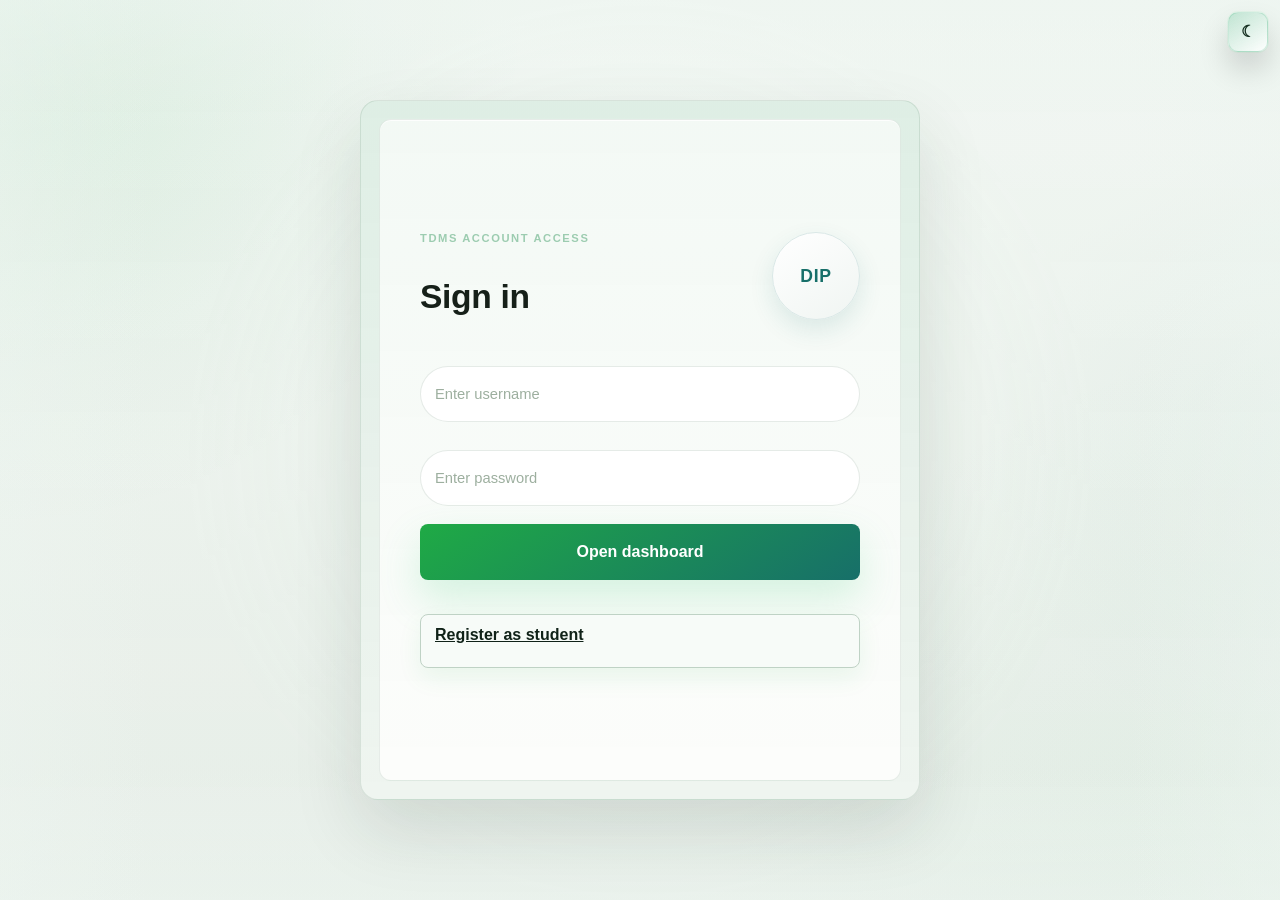
==== commit de04d2a5: "Refactor the app to support the new workflow" ====
--- a/admin.html
+++ b/admin.html
@@ -4,168 +4,162 @@
   <meta charset="UTF-8">
   <meta name="viewport" content="width=device-width, initial-scale=1.0">
   <title>TDMS Admin Dashboard</title>
-  <link rel="stylesheet" href="styles.css?v=20260417b">
+  <link rel="icon" type="image/png" href="assets/logos/tdms-logo.png.png">
+  <link rel="stylesheet" href="styles.css?v=20260426a">
 </head>
 <body data-page="admin">
   <div class="page-shell">
     <button class="ghost-button theme-toggle dashboard-theme-floating" data-theme-toggle type="button">Dark mode</button>
-    <div class="app-shell">
+    <div class="app-shell student-shell">
       <aside class="sidebar">
         <div class="brand">
           <div class="brand-mark logo-frame is-fallback" data-logo-role="tdms">
             <img alt="TDMS logo">
             <span>TD</span>
           </div>
-          <div>
-            <h1>TDMS</h1>
-            <p>Admin reminder dashboard</p>
-          </div>
         </div>
 
-        <nav class="side-nav">
+        <nav id="adminSectionMenu" class="task-view-menu" aria-label="Admin sections">
           <p class="nav-label">Menu</p>
-          <button class="switch-button is-active" type="button">Admin Dashboard</button>
+          <button class="task-view-button is-active" type="button" data-admin-tab="requirements" aria-label="Requirements reminder" title="Requirements reminder">
+            <span class="task-view-icon" aria-hidden="true">
+              <svg viewBox="0 0 24 24" fill="none" stroke="currentColor" stroke-width="1.8" stroke-linecap="round" stroke-linejoin="round">
+                <rect x="3" y="5" width="18" height="16" rx="3"></rect>
+                <path d="M8 3v4M16 3v4M3 10h18"></path>
+                <path d="M8 14h8M8 18h5"></path>
+              </svg>
+            </span>
+            <span>Requirements reminder</span>
+          </button>
+          <button class="task-view-button" type="button" data-admin-tab="announcements" aria-label="Post announcement" title="Post announcement">
+            <span class="task-view-icon" aria-hidden="true">
+              <svg viewBox="0 0 24 24" fill="none" stroke="currentColor" stroke-width="1.8" stroke-linecap="round" stroke-linejoin="round">
+                <path d="M4 11.5V8.5a2.5 2.5 0 0 1 2.5-2.5h4l4-2v14l-4-2h-4A2.5 2.5 0 0 1 4 13.5z"></path>
+                <path d="M9 18v2"></path>
+              </svg>
+            </span>
+            <span>Post announcement</span>
+          </button>
         </nav>
-
-        <section class="download-card">
-          <p class="nav-label">Today&apos;s Focus</p>
-          <ul id="focusList" class="compact-list"></ul>
-        </section>
       </aside>
 
       <main class="main-content">
         <header class="topbar">
-          <div class="search-shell">
-            <span class="search-icon">Q</span>
-            <input id="taskSearch" type="search" placeholder="Search reminders">
-          </div>
           <div class="topbar-actions">
-            <div class="user-chip">
-              <span id="currentUserRole">Staff</span>
-              <strong id="currentUserName">TVET Staff Admin</strong>
-            </div>
-            <button class="ghost-button theme-toggle" data-theme-toggle type="button">Dark mode</button>
+            <button id="printReportBtn" class="primary-button" type="button">Print report</button>
             <button id="logoutBtn" class="ghost-button" type="button">Logout</button>
-            <button id="printReportBtn" class="primary-button" type="button">Print report</button>
           </div>
         </header>
 
         <section class="hero-panel">
           <div class="hero-panel-row">
             <div>
-              <p class="eyebrow">Admin</p>
-              <h2>Reminder center</h2>
+              <p id="adminHeaderRole" class="eyebrow">Admin</p>
+              <h2 id="adminHeaderName">Reminder center</h2>
             </div>
           </div>
         </section>
 
-        <section class="dashboard-grid admin-grid">
-          <article class="panel">
-            <div class="panel-heading">
-              <div>
-                <p class="eyebrow">Create</p>
-                <h3>Add reminder</h3>
-              </div>
+        <div class="student-tab-panels">
+          <section class="student-tab-panel is-active" data-admin-tab-panel="requirements">
+            <div class="task-view-stack">
+              <article class="panel">
+                <div class="panel-heading">
+                  <div>
+                    <p class="eyebrow">Requirements reminder</p>
+                    <h3>Add reminder</h3>
+                  </div>
+                </div>
+
+                <form id="adminReminderForm" class="form-grid">
+                  <label>
+                    Send to
+                    <select id="adminReminderTargetMode" name="adminReminderTargetMode" required>
+                      <option value="student" selected>One student</option>
+                      <option value="year">All students by year</option>
+                    </select>
+                  </label>
+                  <label id="adminReminderYearWrap">
+                    Year level
+                    <select id="adminReminderYearLevel" name="adminReminderYearLevel">
+                      <option value="">Select year</option>
+                      <option value="1st Year">1st Year</option>
+                      <option value="2nd Year">2nd Year</option>
+                      <option value="3rd Year">3rd Year</option>
+                      <option value="4th Year">4th Year</option>
+                    </select>
+                  </label>
+                  <label>
+                    Student
+                    <select id="adminReminderStudent" name="adminReminderStudent" required></select>
+                  </label>
+                  <label>
+                    Date of deadline
+                    <input id="adminReminderDueDate" name="adminReminderDueDate" type="date" required>
+                  </label>
+                  <label class="full-width">
+                    Requirement
+                    <input id="adminReminderTitle" name="adminReminderTitle" type="text" placeholder="e.g. OJT form" required>
+                  </label>
+                  <label class="full-width">
+                    Notes
+                    <textarea id="adminReminderNotes" name="adminReminderNotes" rows="3" placeholder="Short reminder details"></textarea>
+                  </label>
+                  <button class="primary-button" type="submit">Save reminder</button>
+                </form>
+              </article>
+
+              <article class="panel">
+                <div class="panel-heading">
+                  <div>
+                    <p class="eyebrow">Requirements reminder</p>
+                    <h3>Reminder list</h3>
+                  </div>
+                </div>
+                <div id="reminderList" class="reminder-list"></div>
+              </article>
             </div>
+          </section>
 
-            <form id="adminReminderForm" class="form-grid">
-              <label class="full-width">
-                Search student
-                <input id="adminReminderStudentSearch" name="adminReminderStudentSearch" type="search" placeholder="Type student name or ID">
-              </label>
-              <label>
-                Student
-                <select id="adminReminderStudent" name="adminReminderStudent" required></select>
-              </label>
-              <label>
-                Due date
-                <input id="adminReminderDueDate" name="adminReminderDueDate" type="date" required>
-              </label>
-              <label>
-                Missing requirement
-                <input id="adminReminderTitle" name="adminReminderTitle" type="text" placeholder="e.g. Missing OJT form" required>
-              </label>
-              <label>
-                Category
-                <select id="adminReminderCategory" name="adminReminderCategory">
-                  <option value="Missing Requirement">Missing Requirement</option>
-                  <option value="Document">Document</option>
-                  <option value="Assessment">Assessment</option>
-                  <option value="Project">Project</option>
-                </select>
-              </label>
-              <label class="full-width">
-                Notes
-                <textarea id="adminReminderNotes" name="adminReminderNotes" rows="3" placeholder="Short reminder details for the student"></textarea>
-              </label>
-              <button class="primary-button" type="submit">Save reminder</button>
-            </form>
-          </article>
+          <section class="student-tab-panel" data-admin-tab-panel="announcements">
+            <div class="task-view-stack">
+              <article class="panel">
+                <div class="panel-heading">
+                  <div>
+                    <p class="eyebrow">Post announcement</p>
+                    <h3>Add announcement</h3>
+                  </div>
+                </div>
 
-          <article class="panel reminders-panel">
-            <div class="panel-heading">
-              <div>
-                <p class="eyebrow">List</p>
-                <h3>Reminders</h3>
-              </div>
+                <form id="adminAnnouncementForm" class="form-grid">
+                  <label class="full-width">
+                    Title
+                    <input id="adminAnnouncementTitle" name="adminAnnouncementTitle" type="text" placeholder="e.g. OJT orientation" required>
+                  </label>
+                  <label>
+                    Calendar date
+                    <input id="adminAnnouncementDate" name="adminAnnouncementDate" type="date" required>
+                  </label>
+                  <label class="full-width">
+                    Details
+                    <textarea id="adminAnnouncementMessage" name="adminAnnouncementMessage" rows="4" placeholder="Write the announcement that students should see in their calendar." required></textarea>
+                  </label>
+                  <button class="primary-button" type="submit">Post announcement</button>
+                </form>
+              </article>
+
+              <article class="panel">
+                <div class="panel-heading">
+                  <div>
+                    <p class="eyebrow">Post announcement</p>
+                    <h3>Announcement list</h3>
+                  </div>
+                </div>
+                <div id="adminAnnouncementList" class="reminder-list"></div>
+              </article>
             </div>
-            <div id="reminderList" class="reminder-list"></div>
-          </article>
-
-          <article class="panel admin-overdue-panel">
-            <div class="panel-heading">
-              <div>
-                <p class="eyebrow">Overdue</p>
-                <h3>Incomplete student tasks</h3>
-              </div>
-            </div>
-            <p class="panel-copy">Tasks here are past the due date and have not been marked complete by the student.</p>
-            <div id="adminOverdueList" class="reminder-list"></div>
-          </article>
-
-          <article class="panel">
-            <div class="panel-heading">
-              <div>
-                <p class="eyebrow">Security</p>
-                <h3>Staff Account</h3>
-              </div>
-            </div>
-
-            <p id="adminSecurityNotice" class="panel-copy">Update your staff credentials here.</p>
-
-            <form id="adminSecurityForm" class="form-grid">
-              <label>
-                Username
-                <input id="adminSecurityUsername" type="text" placeholder="Enter username" required>
-              </label>
-              <label>
-                Full name
-                <input id="adminSecurityFullName" type="text" placeholder="Enter full name" required>
-              </label>
-              <label class="full-width">
-                School email
-                <input id="adminSecurityEmail" type="email" placeholder="name@asiancollege.edu.ph">
-              </label>
-              <label>
-                Current password
-                <input id="adminSecurityCurrentPassword" type="password" placeholder="Enter current password" required>
-              </label>
-              <label>
-                New password
-                <input id="adminSecurityNewPassword" type="password" placeholder="At least 10 characters" required>
-              </label>
-              <label class="full-width">
-                Confirm new password
-                <input id="adminSecurityConfirmPassword" type="password" placeholder="Confirm new password" required>
-              </label>
-              <div class="full-width action-row">
-                <button id="adminSecuritySubmit" class="primary-button" type="submit">Save staff credentials</button>
-              </div>
-            </form>
-
-            <p id="adminSecurityStatus" class="form-status">Use a strong staff password with letters and numbers.</p>
-          </article>
-        </section>
+          </section>
+        </div>
       </main>
     </div>
   </div>
@@ -176,7 +170,7 @@
     </div>
   </template>
 
-    <script src="auth.js?v=20260403c"></script>
-    <script src="app.js?v=20260414b"></script>
-  </body>
-  </html>
+  <script src="auth.js?v=20260403c"></script>
+  <script src="app.js?v=20260426a"></script>
+</body>
+</html>
--- a/styles.css
+++ b/styles.css
@@ -148,11 +148,11 @@
   position: absolute;
   inset: 0;
   background:
-    linear-gradient(180deg, rgba(255, 255, 255, 0.18), rgba(255, 255, 255, 0.08)),
-    radial-gradient(circle at center, color-mix(in srgb, var(--accent-soft) 52%, transparent), transparent 52%),
+    linear-gradient(180deg, rgba(255, 255, 255, 0.08), rgba(255, 255, 255, 0.03)),
+    radial-gradient(circle at center, color-mix(in srgb, var(--accent-soft) 28%, transparent), transparent 58%),
     url("assets/logos/homepage-asiancollege.png") center center / cover no-repeat;
-  opacity: 0.18;
-  filter: saturate(0.95) brightness(1.08);
+  opacity: 0.42;
+  filter: saturate(1.02) brightness(1.02);
   pointer-events: none;
   z-index: 0;
 }
@@ -162,8 +162,8 @@
   position: absolute;
   inset: 0;
   background:
-    linear-gradient(90deg, color-mix(in srgb, var(--bg) 84%, transparent), transparent 14%, transparent 86%, color-mix(in srgb, var(--bg) 84%, transparent)),
-    linear-gradient(180deg, color-mix(in srgb, var(--bg) 88%, transparent), transparent 18%, transparent 82%, color-mix(in srgb, var(--bg) 88%, transparent));
+    linear-gradient(90deg, color-mix(in srgb, var(--bg) 46%, transparent), transparent 12%, transparent 88%, color-mix(in srgb, var(--bg) 46%, transparent)),
+    linear-gradient(180deg, color-mix(in srgb, var(--bg) 54%, transparent), transparent 15%, transparent 85%, color-mix(in srgb, var(--bg) 54%, transparent));
   pointer-events: none;
   z-index: 0;
 }
@@ -175,6 +175,7 @@
   grid-template-columns: 1.15fr 0.85fr;
   gap: 20px;
   padding: 18px;
+  min-height: 700px;
   border-radius: 38px;
   background:
     linear-gradient(180deg, rgba(129, 210, 156, 0.06), rgba(129, 210, 156, 0)),
@@ -207,6 +208,10 @@
 
 .login-form-panel {
   padding: 32px 40px;
+  min-height: 660px;
+  display: flex;
+  flex-direction: column;
+  justify-content: center;
 }
 
 .login-form {
@@ -224,12 +229,10 @@
 }
 
 .login-form-row-role,
-.login-form-row-identifier {
+.login-form-row-identifier,
+.login-form-row-password,
+.login-form-row-submit {
   grid-template-columns: 1fr;
-}
-
-.login-form-row-bottom {
-  grid-template-columns: minmax(0, 1fr) 190px;
 }
 
 .login-form-cell {
@@ -428,6 +431,20 @@
   align-items: center;
 }
 
+body[data-page="student"] .sidebar .brand {
+  justify-content: center;
+  min-height: auto;
+  padding: 6px 0 2px;
+}
+
+body[data-page="student"] .side-nav {
+  padding: 14px 16px;
+}
+
+body[data-page="student"] .side-nav .nav-label {
+  margin-bottom: 0;
+}
+
 .sidebar .brand-mark {
   width: 58px;
   height: 58px;
@@ -640,17 +657,31 @@
 }
 
 .theme-toggle-floating {
-  position: absolute;
-  top: 22px;
-  right: 26px;
-  z-index: 3;
+  position: fixed;
+  top: 12px;
+  right: 12px;
+  z-index: 40;
+  width: 40px;
+  min-width: 40px;
+  height: 40px;
+  padding: 0;
+  border-radius: 0;
+  font-size: 1rem;
+  line-height: 1;
 }
 
 .dashboard-theme-floating {
   position: fixed;
-  top: 18px;
-  right: 18px;
-  z-index: 30;
+  top: 12px;
+  right: 12px;
+  z-index: 40;
+  width: 40px;
+  min-width: 40px;
+  height: 40px;
+  padding: 0;
+  border-radius: 0;
+  font-size: 1rem;
+  line-height: 1;
   box-shadow: var(--shadow);
 }
 
@@ -764,6 +795,15 @@
   align-items: center;
 }
 
+.student-topbar {
+  justify-content: flex-end;
+}
+
+.student-topbar-actions {
+  width: 100%;
+  justify-content: flex-end;
+}
+
 .user-chip {
   display: grid;
   gap: 2px;
@@ -783,6 +823,15 @@
 
 .user-chip strong {
   font-size: 0.92rem;
+}
+
+.student-summary-chip {
+  min-width: 240px;
+}
+
+.student-summary-chip span {
+  text-transform: none;
+  letter-spacing: 0.02em;
 }
 
 .hero-panel,
@@ -939,6 +988,11 @@
   align-self: start;
 }
 
+.task-entry-actions {
+  display: flex;
+  justify-content: flex-end;
+}
+
 .primary-button {
   padding: 12px 18px;
   background: linear-gradient(145deg, var(--accent), var(--accent-dark));
@@ -1175,7 +1229,7 @@
 
 body[data-page="login"] .login-form-cell-submit {
   display: flex;
-  align-self: end;
+  width: 100%;
 }
 
 body[data-page="login"] .login-form-cell-role .role-switch {
@@ -1188,8 +1242,13 @@
   padding-left: 0;
 }
 
-body[data-page="login"] .login-form-row-bottom {
-  grid-template-columns: minmax(0, 1fr) 190px;
+body[data-page="login"] .login-form-row-password,
+body[data-page="login"] .login-form-row-submit {
+  grid-template-columns: 1fr;
+}
+
+body[data-page="login"] .login-form-row-submit {
+  margin-top: 4px;
 }
 
 body[data-page="login"] .secondary-access {
@@ -1209,8 +1268,8 @@
 }
 
 body[data-page="login"] .theme-toggle-floating {
-  top: 18px;
-  right: max(32px, calc((100vw - min(1120px, 100%)) / 2 - 18px));
+  top: 12px;
+  right: 12px;
   background: linear-gradient(145deg, rgba(123, 224, 164, 0.3), rgba(255, 255, 255, 0.1));
   color: #f5fff7;
   border-color: rgba(151, 235, 182, 0.28);
@@ -1233,6 +1292,33 @@
   color: #9daf9f;
 }
 
+body[data-page="login"] .login-card {
+  width: min(560px, 100%);
+  grid-template-columns: 1fr;
+  margin: 0 auto;
+}
+
+body[data-page="login"] .login-form-panel {
+  min-width: 0;
+}
+
+body[data-page="register"] .login-card {
+  width: min(940px, 100%);
+  grid-template-columns: 1fr;
+  margin: 0 auto;
+  min-height: auto;
+}
+
+body[data-page="register"] .login-brand-panel {
+  display: none;
+}
+
+body[data-page="register"] .login-form-panel {
+  width: 100%;
+  min-width: 0;
+  min-height: auto;
+}
+
 body[data-page="login"] .login-divider {
   color: #89a394;
 }
@@ -1261,9 +1347,9 @@
 
 body[data-theme="light"][data-page="login"] .login-screen {
   background:
-    radial-gradient(circle at top left, rgba(56, 168, 94, 0.14), transparent 34%),
-    radial-gradient(circle at bottom right, rgba(110, 199, 146, 0.1), transparent 36%),
-    linear-gradient(180deg, #f2f7f3 0%, #e8efe9 100%);
+    radial-gradient(circle at top left, rgba(56, 168, 94, 0.09), transparent 34%),
+    radial-gradient(circle at bottom right, rgba(110, 199, 146, 0.06), transparent 36%),
+    linear-gradient(180deg, rgba(242, 247, 243, 0.72) 0%, rgba(232, 239, 233, 0.68) 100%);
 }
 
 body[data-theme="light"][data-page="login"] .login-card {
@@ -1716,6 +1802,11 @@
 .calendar-pill.overdue {
   background: #fce6e6;
   color: #b24747;
+}
+
+.calendar-pill.announcement {
+  background: #e1f1e6;
+  color: #1a7a46;
 }
 
 .calendar-empty {
@@ -2085,6 +2176,30 @@
     align-items: stretch;
   }
 
+  body[data-page="student"] .student-topbar {
+    flex-direction: row;
+    align-items: center;
+    justify-content: flex-end;
+    padding: 10px 12px;
+  }
+
+  body[data-page="student"] .student-topbar-actions {
+    width: 100%;
+    display: flex;
+    flex-direction: row;
+    justify-content: flex-end;
+    align-items: center;
+    gap: 8px;
+  }
+
+  body[data-page="student"] .student-topbar-actions .primary-button,
+  body[data-page="student"] .student-topbar-actions .ghost-button {
+    flex: 0 0 auto;
+    min-width: 0;
+    white-space: nowrap;
+    padding-inline: 14px;
+  }
+
   .top-tabs {
     display: grid;
     grid-template-columns: 1fr;
@@ -2096,6 +2211,45 @@
 
   .task-view-strip .task-view-button {
     width: 100%;
+  }
+
+  body[data-page="student"] #studentSectionMenu,
+  body[data-page="admin"] #adminSectionMenu {
+    grid-template-columns: repeat(5, minmax(0, 1fr));
+    gap: 12px;
+    padding: 12px;
+    align-items: start;
+  }
+
+  body[data-page="student"] #studentSectionMenu .nav-label,
+  body[data-page="admin"] #adminSectionMenu .nav-label {
+    grid-column: 1 / -1;
+    margin-bottom: 2px;
+  }
+
+  body[data-page="student"] .task-view-button {
+    justify-content: center;
+    min-height: 62px;
+    padding: 10px;
+  }
+
+  body[data-page="student"] #studentSectionMenu .task-view-button,
+  body[data-page="admin"] #adminSectionMenu .task-view-button {
+    flex-direction: column;
+    gap: 8px;
+    width: 100%;
+  }
+
+  body[data-page="student"] #studentSectionMenu .task-view-button > span:last-child,
+  body[data-page="admin"] #adminSectionMenu .task-view-button > span:last-child {
+    display: none;
+  }
+
+  body[data-page="student"] #studentSectionMenu .task-view-icon,
+  body[data-page="admin"] #adminSectionMenu .task-view-icon {
+    margin: 0;
+    width: 34px;
+    height: 34px;
   }
 
   .calendar-weekdays {
@@ -2164,6 +2318,10 @@
 
 .register-page-panel {
   margin-bottom: 18px;
+}
+
+body[data-page="register"] .form-grid label {
+  gap: 0;
 }
 
 .compact-heading {
